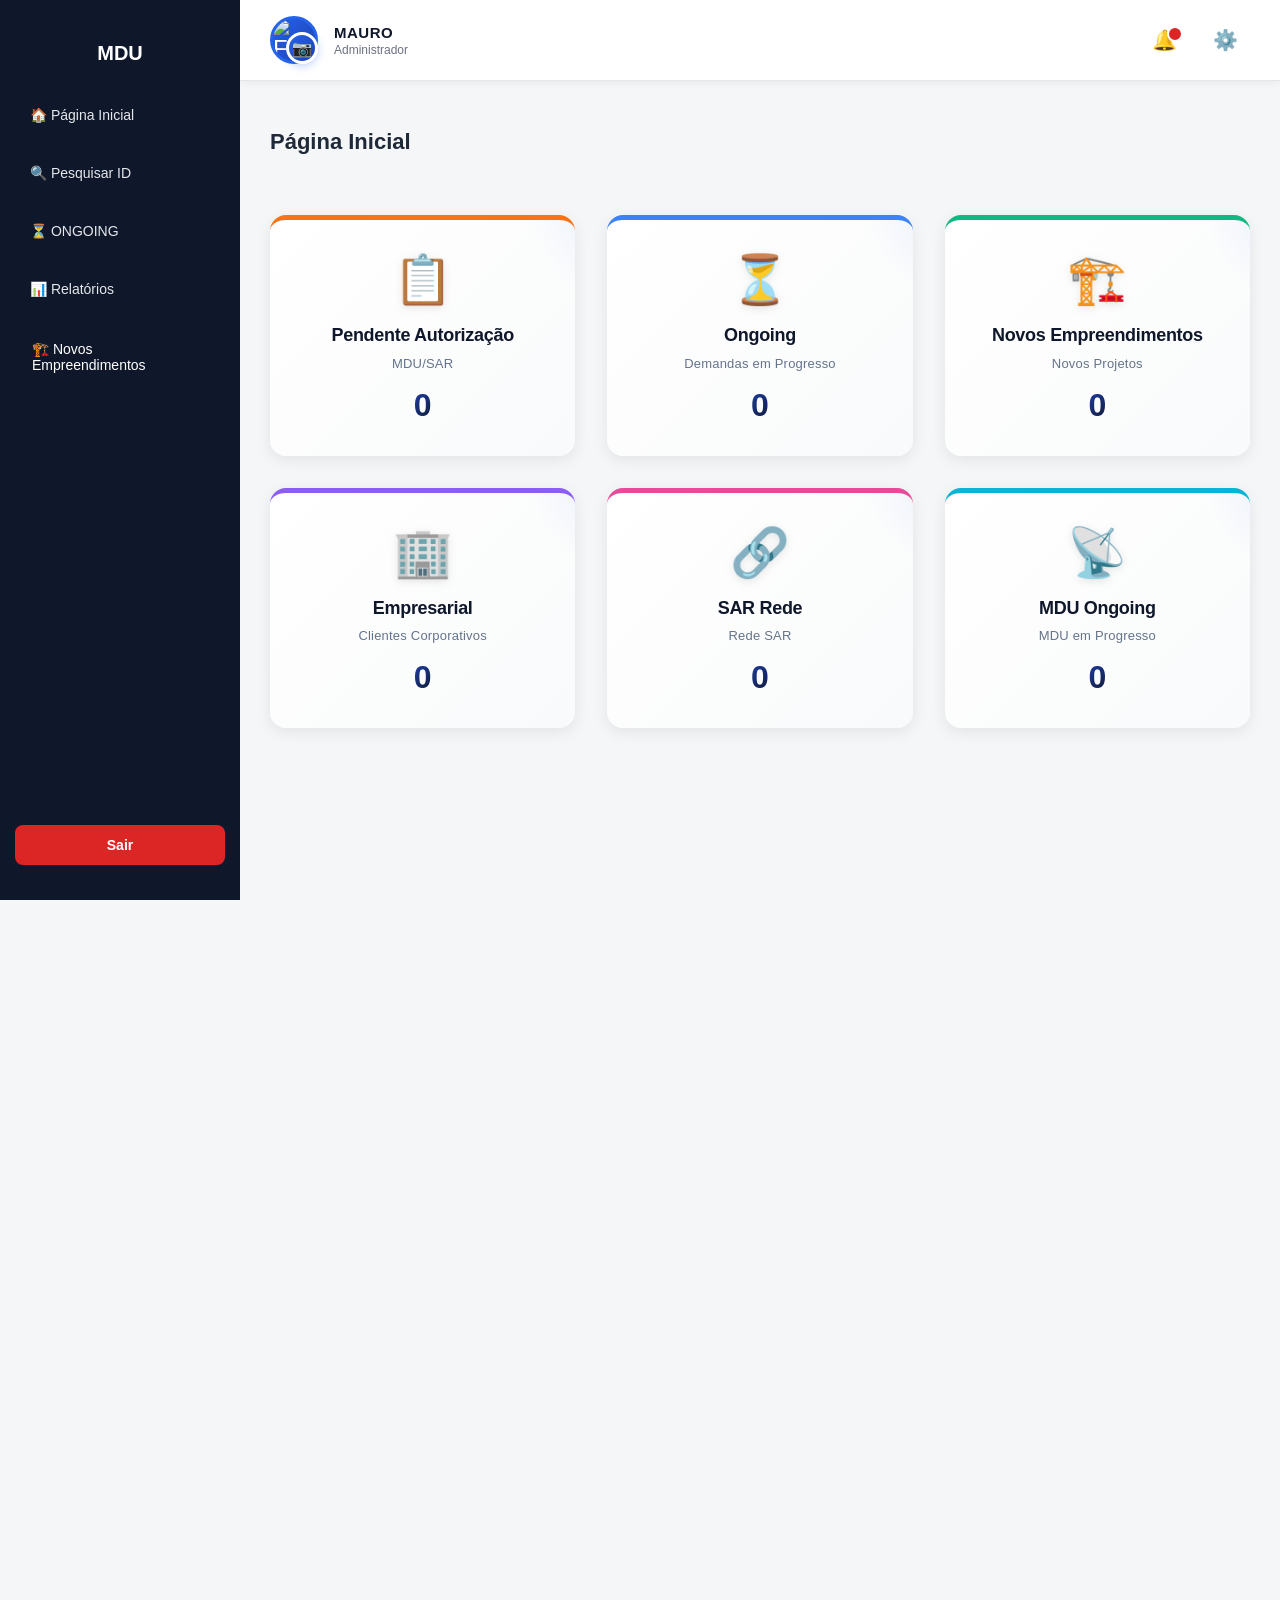
==== index.html @ f15ef3a5 "Add files via upload" ====
<!DOCTYPE html>
<html lang="pt-BR">
<head>
  <meta charset="UTF-8">
  <title>Redirecionando...</title>
  <meta http-equiv="refresh" content="0; url=dashboard.html">
  <style>
    body { font-family: system-ui, sans-serif; display: flex; align-items: center; justify-content: center; height: 100vh; margin: 0; background: #f4f6f8; }
    .box { text-align: center; }
    a { color: #2563eb; text-decoration: none; }
  </style>
</head>
<body>
  <div class="box">
    <h1>Redirecionando para o portal...</h1>
    <p>Se não redirecionar automaticamente, <a href="dashboard.html">clique aqui</a>.</p>
  </div>
</body>
</html>
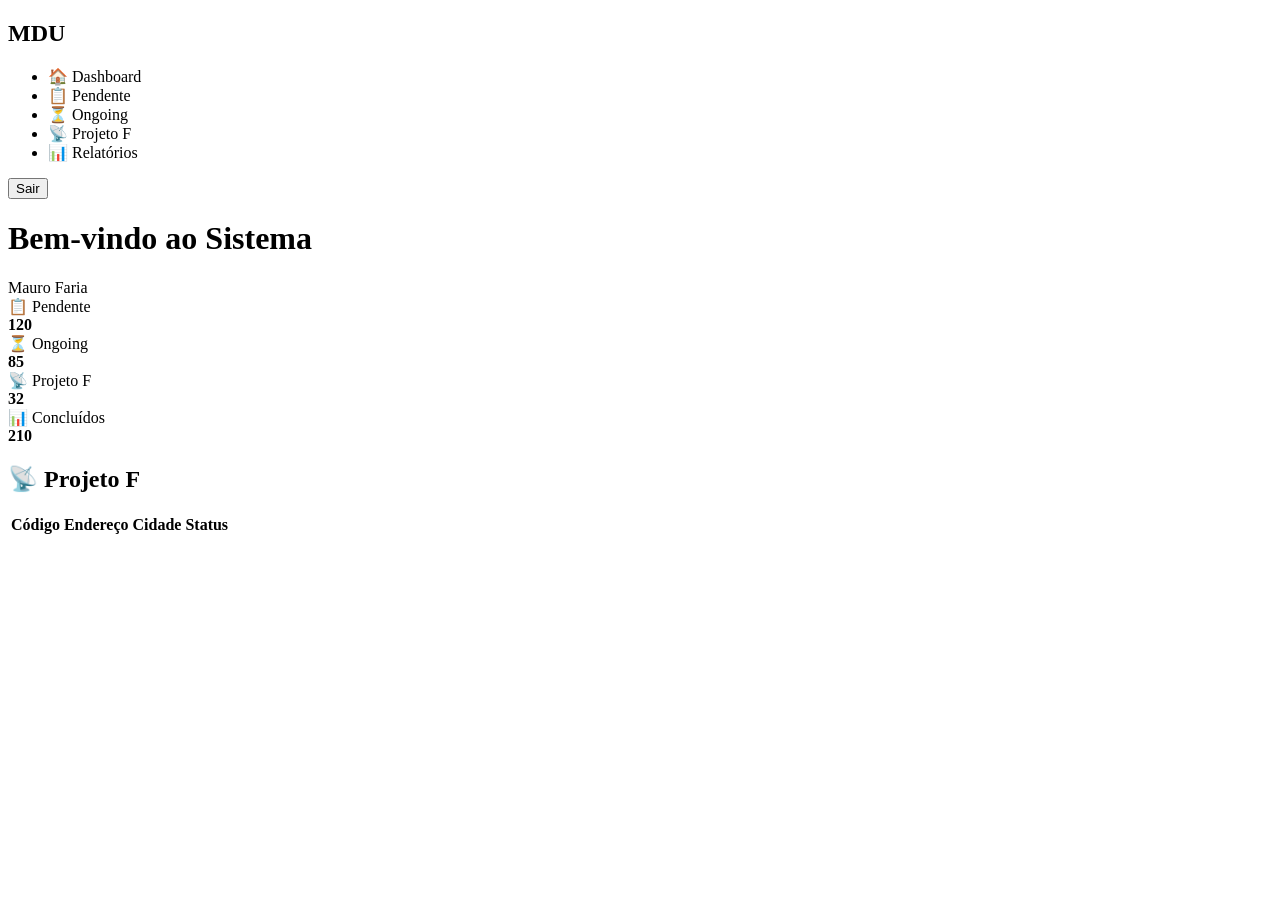
==== commit ad18e9e0: "Deploy inicial para Render" ====
--- a/index.html
+++ b/index.html
@@ -1,19 +1,67 @@
-<!DOCTYPE html>
-<html lang="pt-BR">
-<head>
-  <meta charset="UTF-8">
-  <title>Redirecionando...</title>
-  <meta http-equiv="refresh" content="0; url=dashboard.html">
-  <style>
-    body { font-family: system-ui, sans-serif; display: flex; align-items: center; justify-content: center; height: 100vh; margin: 0; background: #f4f6f8; }
-    .box { text-align: center; }
-    a { color: #2563eb; text-decoration: none; }
-  </style>
-</head>
-<body>
-  <div class="box">
-    <h1>Redirecionando para o portal...</h1>
-    <p>Se não redirecionar automaticamente, <a href="dashboard.html">clique aqui</a>.</p>
-  </div>
-</body>
-</html>
+<!DOCTYPE html>
+<html lang="pt-br">
+<head>
+  <meta charset="UTF-8">
+  <title>SGD - Sistema</title>
+  <link rel="stylesheet" href="style.css">
+</head>
+<body>
+
+<!-- SIDEBAR -->
+<div class="sidebar">
+  <h2>MDU</h2>
+
+  <ul>
+    <li onclick="abrirTela('home')">🏠 Dashboard</li>
+    <li onclick="abrirTela('pendente')">📋 Pendente</li>
+    <li onclick="abrirTela('ongoing')">⏳ Ongoing</li>
+    <li onclick="abrirTela('projeto-f')">📡 Projeto F</li>
+    <li onclick="abrirTela('relatorio')">📊 Relatórios</li>
+  </ul>
+
+  <button class="btn-sair">Sair</button>
+</div>
+
+<!-- CONTEÚDO -->
+<div class="main">
+
+  <!-- HEADER -->
+  <div class="header">
+    <h1>Bem-vindo ao Sistema</h1>
+    <span>Mauro Faria</span>
+  </div>
+
+  <!-- DASHBOARD -->
+  <div id="home" class="tela ativa">
+    <div class="cards">
+
+      <div class="card">📋 Pendente<br><b>120</b></div>
+      <div class="card">⏳ Ongoing<br><b>85</b></div>
+      <div class="card">📡 Projeto F<br><b>32</b></div>
+      <div class="card">📊 Concluídos<br><b>210</b></div>
+
+    </div>
+  </div>
+
+  <!-- PROJETO F -->
+  <div id="projeto-f" class="tela">
+    <h2>📡 Projeto F</h2>
+
+    <table>
+      <thead>
+        <tr>
+          <th>Código</th>
+          <th>Endereço</th>
+          <th>Cidade</th>
+          <th>Status</th>
+        </tr>
+      </thead>
+      <tbody id="tabela-projeto-f"></tbody>
+    </table>
+  </div>
+
+</div>
+
+<script src="script.js"></script>
+</body>
+</html>
